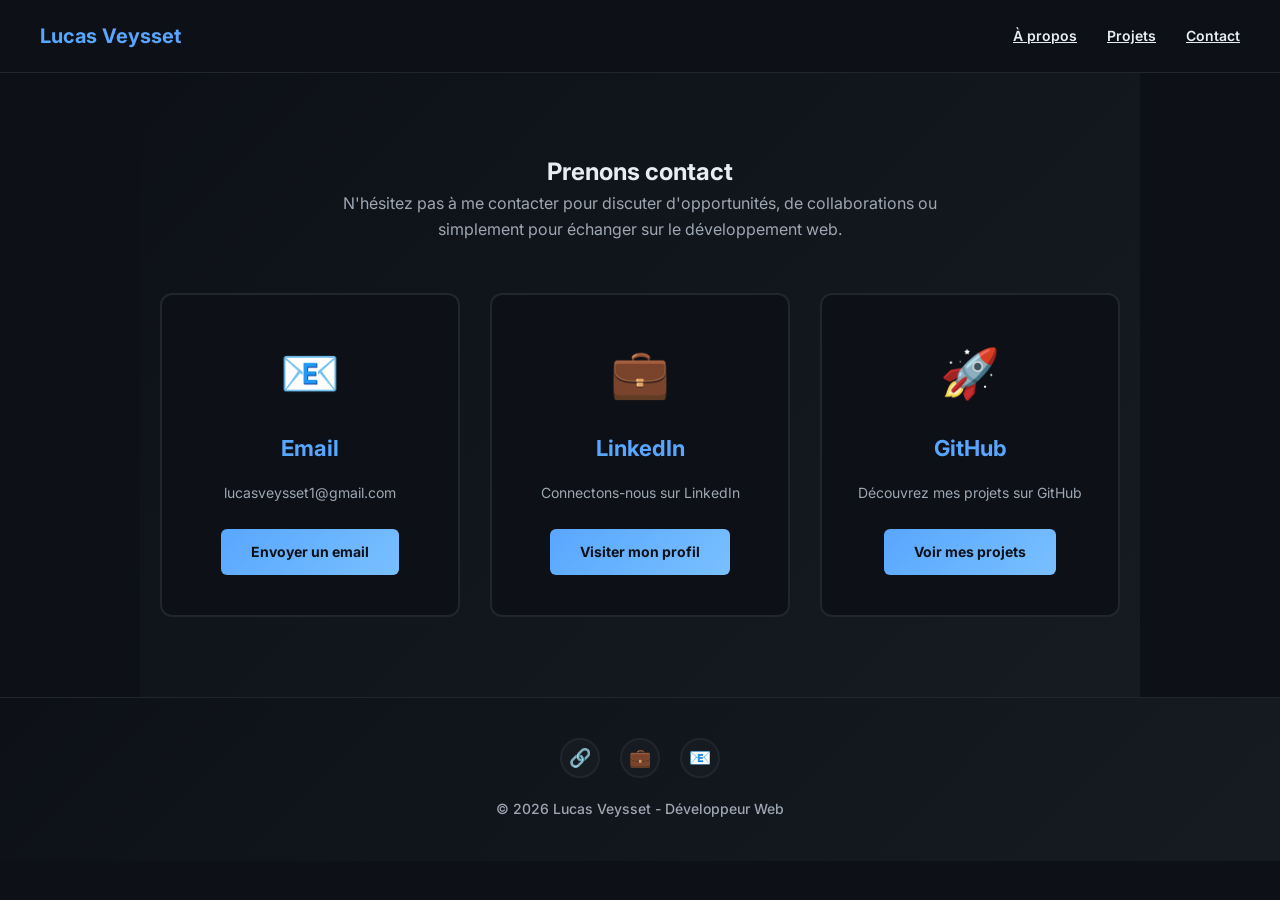
==== docs/contact.html @ 1a701616 "Forgot of commit" ====
<!DOCTYPE html>
<html lang="fr">
<head>
    <meta charset="UTF-8">
    <title>Contact | Lucas Veysset</title>
    <meta name="viewport" content="width=device-width, initial-scale=1.0">
    <meta name="description" content="Me contacter - Lucas Veysset, développeur web.">
    <link rel="stylesheet" href="style.css">
    <link href="https://fonts.googleapis.com/css2?family=Inter:wght@400;600;700&display=swap" rel="stylesheet">
</head>
<body>

    <!-- Navigation -->
    <header>
        <nav>
            <h1>Lucas Veysset</h1>
            <ul>
                <li><a href="index.html">À propos</a></li>
                <li><a href="projets.html">Projets</a></li>
                <li><a href="contact.html">Contact</a></li>
            </ul>
            <div class="hamburger">
                <span></span>
                <span></span>
                <span></span>
            </div>
        </nav>
    </header>

    <!-- Contact -->
    <section id="contact">
        <h2>Prenons contact</h2>
        <p class="intro-text">N'hésitez pas à me contacter pour discuter d'opportunités, de collaborations ou simplement pour échanger sur le développement web.</p>
        
        <div class="contact-container">
            <div class="contact-card">
                <div class="contact-icon">📧</div>
                <h3>Email</h3>
                <p>lucasveysset1@gmail.com</p>
                <a href="mailto:lucasveysset1@gmail.com" class="contact-btn">Envoyer un email</a>
            </div>
            
            <div class="contact-card">
                <div class="contact-icon">💼</div>
                <h3>LinkedIn</h3>
                <p>Connectons-nous sur LinkedIn</p>
                <a href="https://www.linkedin.com/in/lucasveysset" target="_blank" class="contact-btn">Visiter mon profil</a>
            </div>
            
            <div class="contact-card">
                <div class="contact-icon">🚀</div>
                <h3>GitHub</h3>
                <p>Découvrez mes projets sur GitHub</p>
                <a href="https://github.com/repos" target="_blank" class="contact-btn">Voir mes projets</a>
            </div>
        </div>
    </section>

    <!-- Footer -->
    <footer>
        <div class="footer-content">
            <div class="social-links">
                <a href="https://github.com/repos"     target="_blank" title="GitHub">🔗</a>
                <a href="https://www.linkedin.com/in/lucasveysset" target="_blank" title="LinkedIn">💼</a>
                <a href="mailto:lucasveysset1@gmail.com" title="Email">📧</a>
            </div>
            <p>&copy; 2026 Lucas Veysset - Développeur Web</p>
        </div>
    </footer>

    <!-- Back to Top Button -->
    <button id="backToTop" title="Retour en haut">↑</button>

    <script src="script.js"></script>
</body>
</html>
---- docs/style.css ----
/* Reset */
* {
    margin: 0;
    padding: 0;
    box-sizing: border-box;
}

/* Police Google */
@import url('https://fonts.googleapis.com/css2?family=Inter:wght@400;600;700&display=swap');

body {
    font-family: 'Inter', sans-serif;
    background: #0d1117;
    color: #e6edf3;
    line-height: 1.6;
}

/* Navigation */
header {
    background: #0d1117;
    border-bottom: 1px solid #21262d;
    padding: 20px 0;
    position: relative;
    top: 0;
    z-index: 1000;
}
nav {
    display: flex;
    justify-content: space-between;
    align-items: center;
    padding: 0 40px;
}

nav h1 {
    color: #58a6ff;
    font-size: 20px;
    font-weight: 700;
    text-transform: none;
    margin: 0;
}

nav ul {
    display: flex;
    list-style: none;
    gap: 30px;
}

/* Hamburger Menu */
.hamburger {
    display: none;
    flex-direction: column;
    cursor: pointer;
    width: 30px;
}

.hamburger span {
    width: 30px;
    height: 3px;
    background: #58a6ff;
    margin: 5px 0;
    transition: all 0.3s ease;
    border-radius: 2px;
}

.hamburger.active span:nth-child(1) {
    transform: rotate(45deg) translate(10px, 10px);
}

.hamburger.active span:nth-child(2) {
    opacity: 0;
}

.hamburger.active span:nth-child(3) {
    transform: rotate(-45deg) translate(7px, -7px);
}

/* Mobile Navigation */
@media (max-width: 768px) {
    nav {
        flex-direction: column;
        padding: 0 20px;
        position: relative;
    }

    .hamburger {
        display: flex;
        position: absolute;
        right: 20px;
        top: 20px;
    }

    nav ul {
        display: none;
        flex-direction: column;
        width: 100%;
        gap: 0;
        padding: 20px 0;
        text-align: center;
        margin-top: 20px;
    }

    nav ul.active {
        display: flex;
    }

    nav a {
        padding: 12px 0;
        display: block;
        border-bottom: 1px solid #21262d;
    }

    nav a:last-child {
        border-bottom: none;
    }

    nav h1 {
        font-size: 18px;
    }

    #hero h2 {
        font-size: 40px;
    }

    .hero-subtitle {
        font-size: 16px;
    }

    .contact-container {
        grid-template-columns: 1fr;
    }

    .projects-grid {
        grid-template-columns: 1fr;
    }
}
nav a {
    color: #e6edf3;
    font-weight: 600;
    font-size: 14px;
    transition: 0.2s;
}

nav a:hover {
    color: #58a6ff;
}


nav a:hover {
    color: #0077ff;
}

/* Hero */
#hero {
    min-height: 85vh;
    display: flex;
    align-items: center;
    justify-content: center;
    background: linear-gradient(135deg, #0d1117 0%, #161b22 50%, #0d1117 100%);
    padding: 60px 20px;
    position: relative;
    overflow: hidden;
}

#hero::before {
    content: '';
    position: absolute;
    top: 0;
    left: 0;
    right: 0;
    bottom: 0;
    background: radial-gradient(circle at 20% 50%, rgba(88, 166, 255, 0.1) 0%, transparent 50%),
                radial-gradient(circle at 80% 80%, rgba(79, 195, 247, 0.1) 0%, transparent 50%);
    pointer-events: none;
}

.hero-content {
    position: relative;
    z-index: 1;
    text-align: center;
    max-width: 800px;
    animation: fadeInUp 1s ease-out;
}

@keyframes fadeInUp {
    from {
        opacity: 0;
        transform: translateY(30px);
    }
    to {
        opacity: 1;
        transform: translateY(0);
    }
}

#hero h2 {
    font-size: 56px;
    margin-bottom: 15px;
    color: #58a6ff; /* couleur fixe plus lisible */
    font-weight: 700;
}

.hero-subtitle {
    font-size: 20px;
    color: #79c0ff;
    margin-bottom: 20px;
    font-weight: 600;
}

.hero-description {
    font-size: 18px;
    color: #9da7b3;
    margin-bottom: 40px;
    line-height: 1.8;
}

.hero-buttons {
    display: flex;
    gap: 20px;
    justify-content: center;
    flex-wrap: wrap;
    margin-top: 40px;
}

.btn {
    padding: 14px 40px;
    border-radius: 8px;
    text-decoration: none;
    font-weight: 700;
    font-size: 16px;
    transition: all 0.3s ease;
    border: none;
    cursor: pointer;
    display: inline-block;
}

.btn-primary {
    background: linear-gradient(135deg, #58a6ff, #79c0ff);
    color: #0d1117;
}

.btn-primary:hover {
    background: linear-gradient(135deg, #79c0ff, #a8d8ff);
    box-shadow: 0 10px 30px rgba(88, 166, 255, 0.3);
    transform: translateY(-3px);
}

.btn-secondary {
    background: transparent;
    border: 2px solid #58a6ff;
    color: #58a6ff;
}

.btn-download {
    background: linear-gradient(135deg, #ffba08, #faa307);
    color: #0d1117;
}

.btn-download:hover {
    background: linear-gradient(135deg, #faa307, #ffcb47);
    box-shadow: 0 10px 30px rgba(255, 186, 8, 0.3);
    transform: translateY(-3px);
}
.btn-secondary:hover {
    background: #58a6ff;
    color: #0d1117;
    box-shadow: 0 10px 30px rgba(88, 166, 255, 0.3);
    transform: translateY(-3px);
}
/* Sections */
section {
    padding: 80px 20px;
    max-width: 1000px;
    margin: auto;
    text-align: center;
}

#about {
    background: linear-gradient(135deg, #0d1117 0%, #161b22 100%);
}

.about-content {
    animation: fadeInUp 1s ease-out 0.2s both;
}

#about h2 {
    font-size: 40px;
    margin-bottom: 30px;
    background: linear-gradient(135deg, #58a6ff, #79c0ff);
    -webkit-background-clip: text;
    -webkit-text-fill-color: transparent;
    background-clip: text;
    font-weight: 700;
}

.about-text {
    font-size: 16px;
    color: #9da7b3;
    line-height: 1.8;
    margin-bottom: 50px;
    max-width: 700px;
    margin-left: auto;
    margin-right: auto;
}

#about h3 {
    font-size: 26px;
    margin-bottom: 30px;
    margin-top: 40px;
    font-weight: 700;
    color: #e6edf3;
}

#skills ul {
    display: flex;
    gap: 15px;
    flex-wrap: wrap;
    justify-content: center;
}

#skills li {
    list-style: none;
    background: #161b22;
    border: 1px solid #21262d;
    padding: 10px 20px;
    border-radius: 8px;
    color: #e6edf3;
    font-weight: 500;
    transition: 0.2s;
}

.skills-list {
    display: flex;
    gap: 15px;
    flex-wrap: wrap;
    justify-content: center;
    list-style: none;
    padding: 0;
}

.skills-list li {
    background: linear-gradient(135deg, #161b22 0%, #0d1117 100%);
    border: 2px solid #21262d;
    padding: 12px 20px;
    border-radius: 8px;
    color: #e6edf3;
    font-weight: 500;
    transition: all 0.3s ease;
    display: flex;
    align-items: center;
    gap: 8px;
    position: relative;
    overflow: hidden;
}

.skills-list li::before {
    content: '';
    position: absolute;
    top: 0;
    left: 0;
    width: 0;
    height: 100%;
    background: linear-gradient(90deg, transparent, rgba(88, 166, 255, 0.2), transparent);
    transition: width 0.6s ease;
}

.skills-list li:hover {
    background: linear-gradient(135deg, #1f2937 0%, #161b22 100%);
    border-color: #58a6ff;
    box-shadow: 0 6px 20px rgba(88, 166, 255, 0.15);
    transform: translateY(-3px);
}

.skills-list li:hover::before {
    width: 100%;
}

.skill-icon {
    font-size: 18px;
    display: inline-block;
}

#skills li:hover {
    background: #1f2937;
    border-color: #58a6ff;
}
/* Projets */
#projects {
    background: linear-gradient(135deg, #0d1117 0%, #161b22 100%);
}

#projects h2 {
    font-size: 40px;
    margin-bottom: 20px;
    background: linear-gradient(135deg, #58a6ff, #79c0ff);
    -webkit-background-clip: text;
    -webkit-text-fill-color: transparent;
    background-clip: text;
    font-weight: 700;
}

.projects-intro {
    font-size: 16px;
    color: #9da7b3;
    margin-bottom: 50px;
    max-width: 700px;
    margin-left: auto;
    margin-right: auto;
    line-height: 1.8;
}

.projects-grid {
    display: grid;
    grid-template-columns: repeat(auto-fit, minmax(350px, 1fr));
    gap: 30px;
    margin-top: 50px;
}

.project-card {
    background: linear-gradient(135deg, #161b22 0%, #0d1117 100%);
    border: 2px solid #21262d;
    border-radius: 12px;
    padding: 30px;
    transition: all 0.3s ease;
    position: relative;
    overflow: hidden;
    display: flex;
    flex-direction: column;
}

.project-card::before {
    content: '';
    position: absolute;
    top: 0;
    left: -100%;
    width: 100%;
    height: 100%;
    background: linear-gradient(90deg, transparent, rgba(88, 166, 255, 0.2), transparent);
    transition: left 0.6s ease;
}

.project-card:hover {
    border-color: #58a6ff;
    background: linear-gradient(135deg, #1f2937 0%, #161b22 100%);
    box-shadow: 0 15px 40px rgba(88, 166, 255, 0.2);
    transform: translateY(-8px);
}

.project-card:hover::before {
    left: 100%;
}

.project-header {
    margin-bottom: 20px;
}

.project-card h3 {
    color: #79c0ff;
    margin-bottom: 12px;
    font-size: 22px;
    font-weight: 700;
}

.project-tags {
    display: flex;
    flex-wrap: wrap;
    gap: 8px;
    margin-bottom: 0;
}

.tag {
    background: linear-gradient(135deg, #58a6ff, #4fa3e8);
    color: #0d1117;
    padding: 4px 12px;
    border-radius: 20px;
    font-size: 12px;
    font-weight: 600;
    display: inline-block;
}

.project-description {
    color: #9da7b3;
    margin-bottom: 20px;
    font-size: 14px;
    line-height: 1.6;
    flex-grow: 1;
}

.project-link {
    color: #58a6ff;
    font-weight: 700;
    text-decoration: none;
    transition: all 0.3s ease;
    display: inline-block;
    margin-top: auto;
}

.project-link:hover {
    color: #79c0ff;
    transform: translateX(5px);
}
/* Contact */
#contact {
    background: linear-gradient(135deg, #0d1117 0%, #161b22 100%);
}

#contact .intro-text {
    font-size: 16px;
    color: #9da7b3;
    margin-bottom: 50px;
    max-width: 600px;
    margin-left: auto;
    margin-right: auto;
    text-align: center;
}

.contact-container {
    display: grid;
    grid-template-columns: repeat(auto-fit, minmax(280px, 1fr));
    gap: 30px;
    margin-top: 40px;
}

.contact-card {
    background: #0d1117;
    border: 2px solid #21262d;
    border-radius: 12px;
    padding: 40px 30px;
    text-align: center;
    transition: all 0.3s ease;
    position: relative;
    overflow: hidden;
}

.contact-card::before {
    content: '';
    position: absolute;
    top: 0;
    left: 0;
    width: 100%;
    height: 4px;
    background: linear-gradient(90deg, #58a6ff, #79c0ff);
    transform: translateX(-100%);
    transition: transform 0.3s ease;
}

.contact-card:hover {
    border-color: #58a6ff;
    background: #161b22;
    box-shadow: 0 10px 30px rgba(88, 166, 255, 0.15);
    transform: translateY(-5px);
}

.contact-card:hover::before {
    transform: translateX(0);
}

.contact-icon {
    font-size: 48px;
    margin-bottom: 20px;
    display: inline-block;
    transition: transform 0.3s ease;
}

.contact-card:hover .contact-icon {
    transform: scale(1.2) rotate(5deg);
}

.contact-card h3 {
    font-size: 22px;
    color: #58a6ff;
    margin-bottom: 15px;
    font-weight: 700;
}

.contact-card p {
    color: #9da7b3;
    margin-bottom: 25px;
    font-size: 14px;
}

.contact-btn {
    display: inline-block;
    background: linear-gradient(135deg, #58a6ff, #79c0ff);
    color: #0d1117;
    padding: 12px 30px;
    border-radius: 6px;
    text-decoration: none;
    font-weight: 700;
    font-size: 14px;
    transition: all 0.3s ease;
    border: none;
    cursor: pointer;
}

.contact-btn:hover {
    background: linear-gradient(135deg, #79c0ff, #a8d8ff);
    box-shadow: 0 6px 20px rgba(88, 166, 255, 0.4);
    transform: translateY(-2px);
}

/* Footer */
footer {
    background: linear-gradient(135deg, #0d1117 0%, #161b22 100%);
    padding: 40px 20px;
    border-top: 1px solid #21262d;
    font-size: 14px;
    color: #9da7b3;
    text-align: center;
}

.footer-content {
    max-width: 1000px;
    margin: auto;
    display: flex;
    flex-direction: column;
    gap: 20px;
    align-items: center;
    justify-content: center;
}

.social-links {
    display: flex;
    gap: 20px;
    justify-content: center;
}

.social-links a {
    display: inline-flex;
    align-items: center;
    justify-content: center;
    width: 40px;
    height: 40px;
    background: #161b22;
    border: 2px solid #21262d;
    border-radius: 50%;
    color: #58a6ff;
    text-decoration: none;
    font-size: 18px;
    transition: all 0.3s ease;
}

.social-links a:hover {
    background: #58a6ff;
    color: #0d1117;
    border-color: #58a6ff;
    transform: translateY(-5px);
}

footer p {
    margin: 0;
    font-weight: 500;
}

/* Back to Top Button */
#backToTop {
    position: fixed;
    bottom: 30px;
    right: 30px;
    width: 50px;
    height: 50px;
    background: linear-gradient(135deg, #58a6ff, #79c0ff);
    color: #0d1117;
    border: none;
    border-radius: 50%;
    cursor: pointer;
    font-size: 24px;
    display: flex;
    align-items: center;
    justify-content: center;
    opacity: 0;
    visibility: hidden;
    transition: all 0.3s ease;
    z-index: 999;
    box-shadow: 0 8px 20px rgba(88, 166, 255, 0.2);
}

#backToTop.visible {
    opacity: 1;
    visibility: visible;
}

#backToTop:hover {
    background: linear-gradient(135deg, #79c0ff, #a8d8ff);
    box-shadow: 0 12px 30px rgba(88, 166, 255, 0.4);
    transform: translateY(-5px);
}

/* Stats Section */
.stats {
    display: grid;
    grid-template-columns: repeat(auto-fit, minmax(200px, 1fr));
    gap: 30px;
    padding: 40px 20px;
    background: linear-gradient(135deg, #1f2937 0%, #161b22 100%);
    border-radius: 12px;
    margin: 40px 0;
}

.stat-item {
    text-align: center;
    padding: 20px;
}

.stat-item .counter-value {
    font-size: 48px;
    font-weight: 700;
    color: #58a6ff;
    margin-bottom: 10px;
    display: block;
}

.stat-item .stat-label {
    font-size: 16px;
    color: #9da7b3;
    font-weight: 500;
}

@media (max-width: 768px) {
    #backToTop {
        bottom: 20px;
        right: 20px;
        width: 45px;
        height: 45px;
        font-size: 20px;
    }

    .social-links {
        gap: 15px;
    }

    .social-links a {
        width: 35px;
        height: 35px;
        font-size: 16px;
    }
}
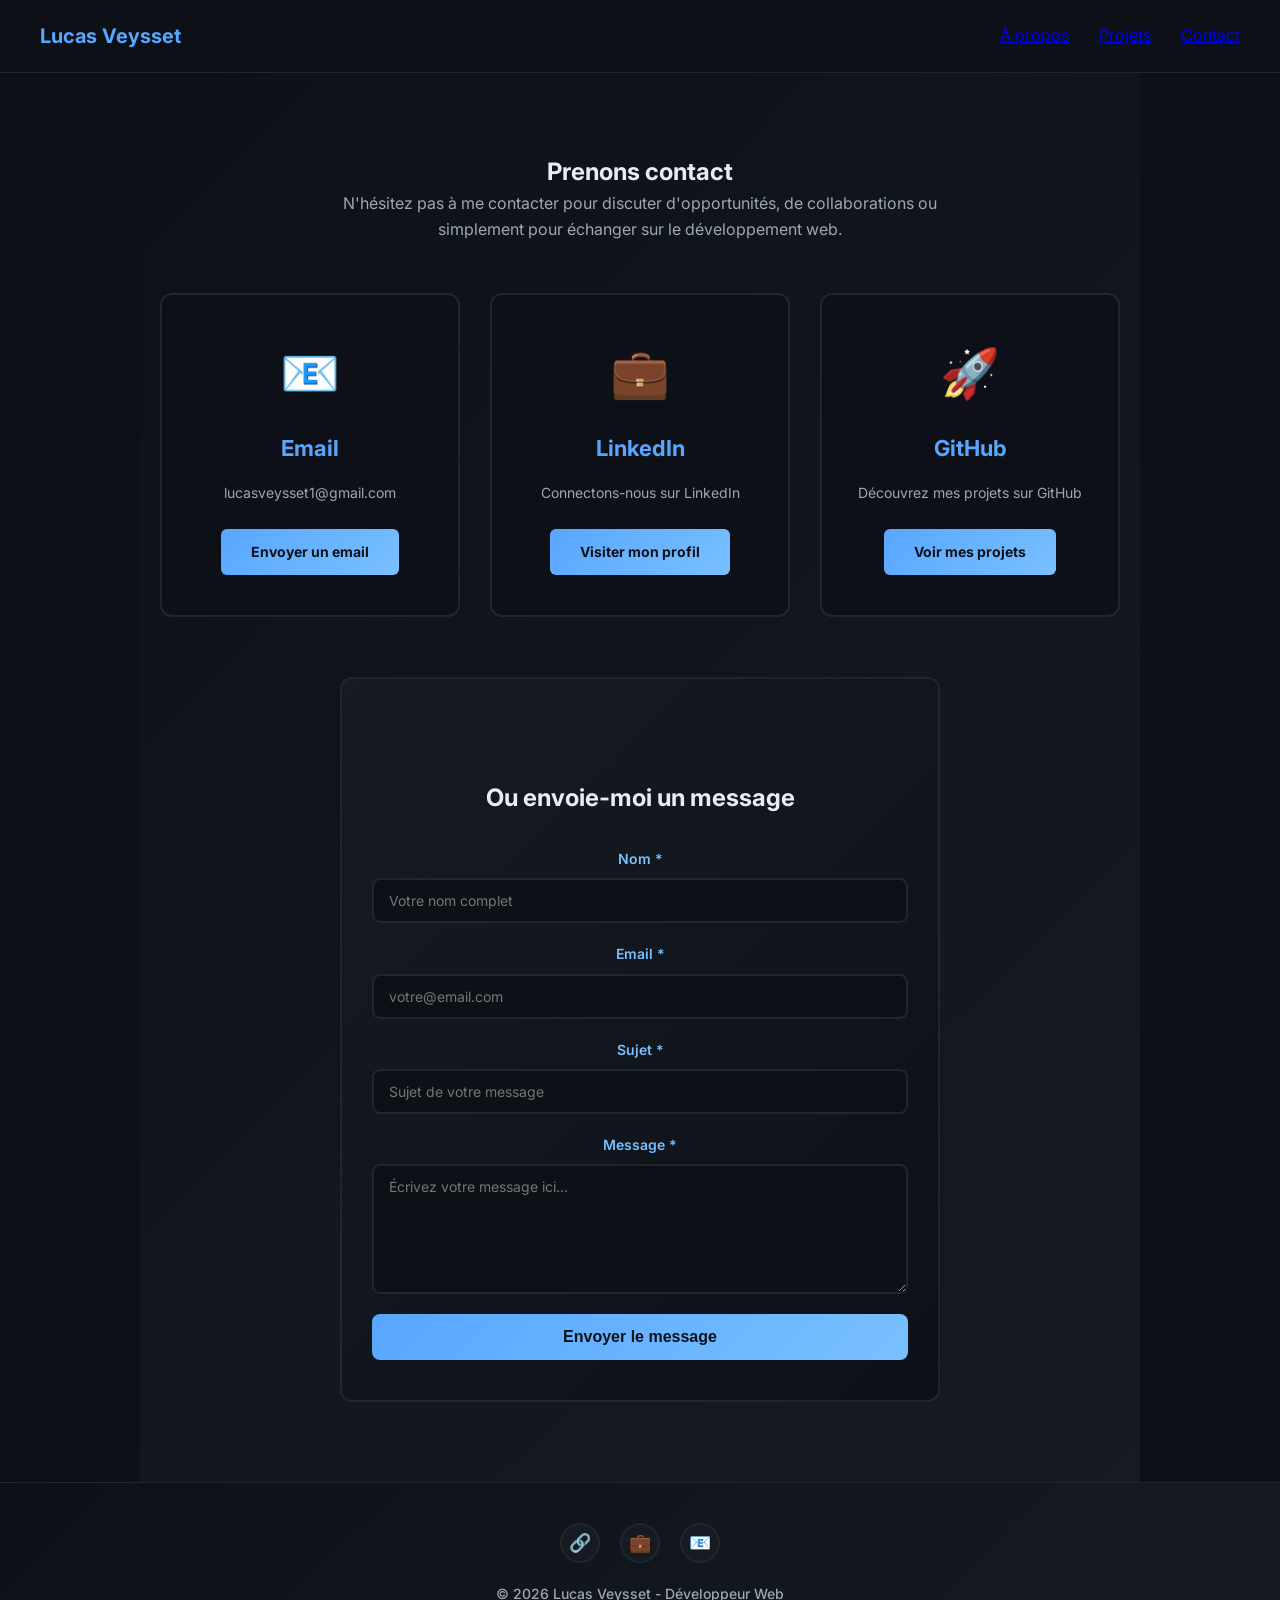
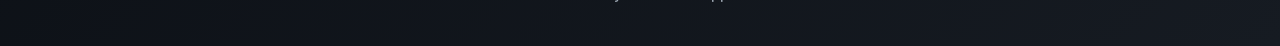
==== commit 1b3ead0f: "Portfolio complete with contact form and soft skills" ====
--- a/docs/contact.html
+++ b/docs/contact.html
@@ -28,7 +28,7 @@
     </header>
 
     <!-- Contact -->
-    <section id="contact">
+    <section id="contact" aria-label="Me contacter">
         <h2>Prenons contact</h2>
         <p class="intro-text">N'hésitez pas à me contacter pour discuter d'opportunités, de collaborations ou simplement pour échanger sur le développement web.</p>
         
@@ -54,6 +54,34 @@
                 <a href="https://github.com/repos" target="_blank" class="contact-btn">Voir mes projets</a>
             </div>
         </div>
+
+        <!-- Formulaire de Contact -->
+        <div class="form-section">
+            <h2 style="margin-top: 60px;">Ou envoie-moi un message</h2>
+            <form id="contactForm" class="contact-form" action="https://formspree.io/f/xyzabc123" method="POST">
+                <div class="form-group">
+                    <label for="name" aria-label="Votre nom">Nom *</label>
+                    <input type="text" id="name" name="name" required placeholder="Votre nom complet" aria-required="true">
+                </div>
+
+                <div class="form-group">
+                    <label for="email" aria-label="Votre email">Email *</label>
+                    <input type="email" id="email" name="email" required placeholder="votre@email.com" aria-required="true">
+                </div>
+
+                <div class="form-group">
+                    <label for="subject" aria-label="Sujet du message">Sujet *</label>
+                    <input type="text" id="subject" name="subject" required placeholder="Sujet de votre message" aria-required="true">
+                </div>
+
+                <div class="form-group">
+                    <label for="message" aria-label="Votre message">Message *</label>
+                    <textarea id="message" name="message" rows="6" required placeholder="Écrivez votre message ici..." aria-required="true"></textarea>
+                </div>
+
+                <button type="submit" class="btn btn-primary" aria-label="Envoyer le formulaire">Envoyer le message</button>
+            </form>
+        </div>
     </section>
 
     <!-- Footer -->
@@ -69,7 +97,7 @@
     </footer>
 
     <!-- Back to Top Button -->
-    <button id="backToTop" title="Retour en haut">↑</button>
+    <button id="backToTop" title="Retour en haut" aria-label="Retourner vers le haut de la page">↑</button>
 
     <script src="script.js"></script>
 </body>
--- a/docs/style.css
+++ b/docs/style.css
@@ -5,6 +5,36 @@
     box-sizing: border-box;
 }
 
+/* Animations globales */
+@keyframes fadeIn {
+    from {
+        opacity: 0;
+    }
+    to {
+        opacity: 1;
+    }
+}
+
+@keyframes slideInUp {
+    from {
+        opacity: 0;
+        transform: translateY(30px);
+    }
+    to {
+        opacity: 1;
+        transform: translateY(0);
+    }
+}
+
+/* Animation au chargement de la page */
+body {
+    animation: fadeIn 0.6s ease-in;
+}
+
+header {
+    animation: slideInUp 0.8s ease-out;
+}
+
 /* Police Google */
 @import url('https://fonts.googleapis.com/css2?family=Inter:wght@400;600;700&display=swap');
 
@@ -13,6 +43,11 @@
     background: #0d1117;
     color: #e6edf3;
     line-height: 1.6;
+}
+
+/* Section animations au scroll */
+section {
+    animation: slideInUp 1s ease-out;
 }
 
 /* Navigation */
@@ -133,7 +168,12 @@
         grid-template-columns: 1fr;
     }
 }
-nav a {
+n
+
+nav a:focus {
+    outline: 2px solid #58a6ff;
+    outline-offset: 2px;
+}av a {
     color: #e6edf3;
     font-weight: 600;
     font-size: 14px;
@@ -302,6 +342,68 @@
     margin-right: auto;
 }
 
+.soft-skills {
+    background: linear-gradient(135deg, #161b22 0%, #0d1117 100%);
+    border-left: 4px solid #58a6ff;
+    padding: 30px 25px;
+    border-radius: 8px;
+    margin: 40px auto;
+    max-width: 700px;
+    text-align: left;
+    animation: slideInUp 1s ease-out;
+}
+
+.soft-skills h3 {
+    margin-top: 0;
+    text-align: center;
+}
+
+.traits-list {
+    list-style: none;
+    padding: 0;
+    margin: 20px 0;
+}
+
+.traits-list li {
+    padding: 12px 0;
+    padding-left: 15px;
+    border-left: 2px solid #79c0ff;
+    color: #e6edf3;
+    font-size: 15px;
+    line-height: 1.6;
+    transition: all 0.3s ease;
+}
+
+.traits-list li:hover {
+    border-left-width: 4px;
+    border-left-color: #58a6ff;
+}
+
+.traits-list li strong {
+    color: #58a6ff;
+}
+
+.passions {
+    background: linear-gradient(135deg, #0d1117 0%, #161b22 100%);
+    padding: 30px 25px;
+    border-radius: 8px;
+    margin: 30px auto;
+    max-width: 700px;
+    border: 2px solid #21262d;
+    animation: slideInUp 1s ease-out 0.2s both;
+}
+
+.passions h3 {
+    margin-top: 0;
+}
+
+.passions p {
+    color: #9da7b3;
+    font-size: 15px;
+    line-height: 1.8;
+    margin: 0;
+}
+
 #about h3 {
     font-size: 26px;
     margin-bottom: 30px;
@@ -413,6 +515,7 @@
     grid-template-columns: repeat(auto-fit, minmax(350px, 1fr));
     gap: 30px;
     margin-top: 50px;
+    animation: slideInUp 0.8s ease-out both;
 }
 
 .project-card {
@@ -523,6 +626,7 @@
 .contact-card {
     background: #0d1117;
     border: 2px solid #21262d;
+    animation: slideInUp 0.8s ease-out both;
     border-radius: 12px;
     padding: 40px 30px;
     text-align: center;
@@ -596,6 +700,59 @@
     background: linear-gradient(135deg, #79c0ff, #a8d8ff);
     box-shadow: 0 6px 20px rgba(88, 166, 255, 0.4);
     transform: translateY(-2px);
+}
+
+/* Formulaire de Contact */
+.form-section {
+    max-width: 600px;
+    margin: 60px auto 0;
+    padding: 40px 30px;
+    background: linear-gradient(135deg, #161b22 0%, #0d1117 100%);
+    border-radius: 12px;
+    border: 2px solid #21262d;
+    animation: slideInUp 1s ease-out;
+}
+
+.contact-form {
+    display: flex;
+    flex-direction: column;
+    gap: 20px;
+    margin-top: 30px;
+}
+
+.form-group {
+    display: flex;
+    flex-direction: column;
+    gap: 8px;
+}
+
+.form-group label {
+    color: #79c0ff;
+    font-weight: 600;
+    font-size: 14px;
+}
+
+.form-group input,
+.form-group textarea {
+    background: #0d1117;
+    border: 2px solid #21262d;
+    border-radius: 8px;
+    color: #e6edf3;
+    padding: 12px 15px;
+    font-family: 'Inter', sans-serif;
+    font-size: 14px;
+    transition: all 0.3s ease;
+}
+
+.form-group input:focus,
+.form-group textarea:focus {
+    outline: none;
+    border-color: #58a6ff;
+    box-shadow: 0 0 10px rgba(88, 166, 255, 0.2);
+}
+
+.form-group textarea {
+    resize: vertical;
 }
 
 /* Footer */
